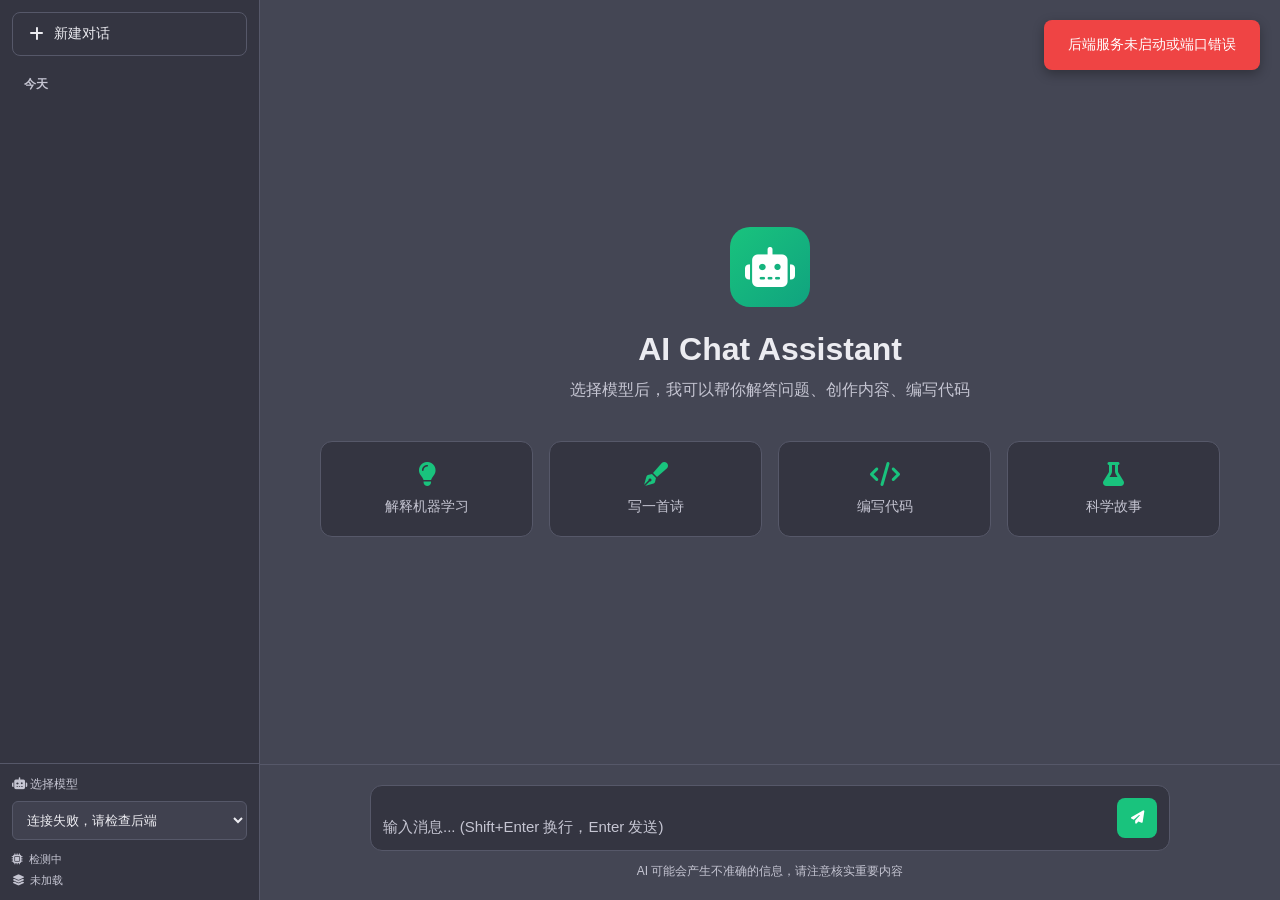
==== frontend/index.html @ 790a6207 "Add jailbreak detection system with real-time risk scoring" ====
<!DOCTYPE html>
<html lang="zh-CN">
<head>
    <meta charset="UTF-8">
    <meta name="viewport" content="width=device-width, initial-scale=1.0">
    <title>AI Chat Assistant</title>
    <link rel="stylesheet" href="style.css">
    <link rel="stylesheet" href="https://cdnjs.cloudflare.com/ajax/libs/font-awesome/6.4.0/css/all.min.css">
</head>
<body>
    <div class="app-container">
        <!-- 侧边栏 -->
        <aside class="sidebar" id="sidebar">
            <div class="sidebar-header">
                <button class="new-chat-btn" id="newChatBtn">
                    <i class="fas fa-plus"></i>
                    新建对话
                </button>
            </div>
            
            <div class="chat-history">
                <div class="history-section">
                    <div class="section-title">今天</div>
                    <div id="todayChats" class="chat-list"></div>
                </div>
            </div>
            
            <div class="sidebar-footer">
                <div class="model-selector">
                    <label><i class="fas fa-robot"></i> 选择模型</label>
                    <select id="modelSelect">
                        <option value="">加载中...</option>
                    </select>
                </div>
                    <div class="system-info">
                    <div><i class="fas fa-microchip"></i> <span id="deviceStatus">检测中</span></div>
                    <div><i class="fas fa-layer-group"></i> <span id="modelStatus">未加载</span></div>
                        </div>
                        </div>
        </aside>
        <!-- 主内容区 -->
        <main class="main-content">
                <button class="menu-toggle" id="menuToggle">
                    <i class="fas fa-bars"></i>
                </button>
                <div class="messages-container" id="messagesContainer">
                    <!-- 欢迎屏幕 -->
                    <div class="welcome-screen" id="welcomeScreen">
                    <div class="welcome-icon">
                        <i class="fas fa-robot"></i>
                            </div>
                    <h1>AI Chat Assistant</h1>
                    <p>选择模型后，我可以帮你解答问题、创作内容、编写代码</p>

                    <div class="suggestion-cards">
                        <div class="suggestion-card" data-prompt="用简单的语言解释什么是机器学习">
                            <i class="fas fa-lightbulb"></i>
                            <span>解释机器学习</span>
                        </div>
                        <div class="suggestion-card" data-prompt="帮我写一首关于春天的诗">
                            <i class="fas fa-pen-fancy"></i>
                            <span>写一首诗</span>
                        </div>
                        <div class="suggestion-card" data-prompt="用Python写一个快速排序">
                            <i class="fas fa-code"></i>
                            <span>编写代码</span>
                        </div>
                        <div class="suggestion-card" data-prompt="讲一个有趣的科学故事">
                            <i class="fas fa-flask"></i>
                            <span>科学故事</span>
                        </div>
                    </div>
                </div>

                <!-- 消息列表 -->
                <div class="messages" id="messages"></div>
            </div>

            <!-- 输入区域 -->
            <div class="input-area">
                <div class="input-container">
                    <textarea
                        id="messageInput"
                        placeholder="输入消息... (Shift+Enter 换行，Enter 发送)"
                        rows="1"
                    ></textarea>
                    <button class="send-btn" id="sendBtn">
                        <i class="fas fa-paper-plane"></i>
                    </button>
                </div>
                <div class="input-hint">
                    AI 可能会产生不准确的信息，请注意核实重要内容
                </div>
            </div>
        </main>
    </div>
    <script src="app.js"></script>
</body>
</html>
---- frontend/style.css ----
/* ==================== CSS变量 ==================== */
:root {
    --primary-color: #19c37d;
    --bg-dark: #343541;
    --bg-light: #444654;
    --bg-lighter: #40414f;
    --text-primary: #ececf1;
    --text-secondary: #c5c5d2;
    --border-color: #565869;
    --user-bg: #343541;
    --assistant-bg: #444654;
    --hover-bg: #2a2b32;
}

/* ==================== 全局样式 ==================== */
* {
    margin: 0;
    padding: 0;
    box-sizing: border-box;
}

body {
    font-family: -apple-system, BlinkMacSystemFont, "Segoe UI", Roboto, "Helvetica Neue", Arial, sans-serif;
    background: var(--bg-dark);
    color: var(--text-primary);
    overflow: hidden;
}

.app-container {
    display: flex;
    height: 100vh;
    width: 100vw;
}

/* ==================== 侧边栏 ==================== */
.sidebar {
    width: 260px;
    background: var(--bg-dark);
    border-right: 1px solid var(--border-color);
    display: flex;
    flex-direction: column;
    transition: transform 0.3s;
}

.sidebar-header {
    padding: 12px;
}

.new-chat-btn {
    width: 100%;
    padding: 12px 16px;
    background: transparent;
    border: 1px solid var(--border-color);
    border-radius: 8px;
    color: var(--text-primary);
    font-size: 14px;
    cursor: pointer;
    display: flex;
    align-items: center;
    gap: 10px;
    transition: all 0.2s;
}

.new-chat-btn:hover {
    background: var(--hover-bg);
}

.new-chat-btn i {
    font-size: 16px;
}

/* 聊天历史 */
.chat-history {
    flex: 1;
    overflow-y: auto;
    padding: 0 12px;
}

.history-section {
    margin-bottom: 20px;
}

.section-title {
    font-size: 12px;
    color: var(--text-secondary);
    padding: 8px 12px;
    font-weight: 600;
}

.chat-list {
    display: flex;
    flex-direction: column;
    gap: 4px;
}

.chat-item {
    padding: 10px 12px;
    border-radius: 8px;
    cursor: pointer;
    font-size: 14px;
    color: var(--text-secondary);
    transition: all 0.2s;
    white-space: nowrap;
    overflow: hidden;
    text-overflow: ellipsis;
}

.chat-item:hover {
    background: var(--hover-bg);
    color: var(--text-primary);
}

/* 侧边栏底部 */
.sidebar-footer {
    padding: 12px;
    border-top: 1px solid var(--border-color);
}

.model-selector {
    margin-bottom: 12px;
}

.model-selector label {
    display: block;
    font-size: 12px;
    color: var(--text-secondary);
    margin-bottom: 8px;
}

.model-selector select {
    width: 100%;
    padding: 10px;
    background: var(--bg-lighter);
    border: 1px solid var(--border-color);
    border-radius: 6px;
    color: var(--text-primary);
    font-size: 13px;
    cursor: pointer;
}

.system-info {
    font-size: 11px;
    color: var(--text-secondary);
    display: flex;
    flex-direction: column;
    gap: 6px;
}

.system-info div {
    display: flex;
    align-items: center;
    gap: 6px;
}

/* ==================== 主内容区 ==================== */
.main-content {
    flex: 1;
    display: flex;
    flex-direction: column;
    position: relative;
    background: var(--bg-light);
}

.menu-toggle {
    position: absolute;
    top: 12px;
    left: 12px;
    z-index: 100;
    width: 40px;
    height: 40px;
    background: transparent;
    border: none;
    border-radius: 8px;
    color: var(--text-primary);
    font-size: 18px;
    cursor: pointer;
    display: none;
    align-items: center;
    justify-content: center;
    transition: background 0.2s;
}

.menu-toggle:hover {
    background: var(--hover-bg);
}

/* 消息容器 */
.messages-container {
    flex: 1;
    overflow-y: auto;
    display: flex;
    flex-direction: column;
}

/* 欢迎屏幕 */
.welcome-screen {
    display: flex;
    flex-direction: column;
    align-items: center;
    justify-content: center;
    text-align: center;
    padding: 40px 20px;
    min-height: 100%;
}

.welcome-icon {
    width: 80px;
    height: 80px;
    background: linear-gradient(135deg, var(--primary-color), #10a37f);
    border-radius: 20px;
    display: flex;
    align-items: center;
    justify-content: center;
    margin-bottom: 24px;
    animation: fadeInScale 0.5s ease-out;
}

.welcome-icon i {
    font-size: 40px;
    color: white;
}

.welcome-screen h1 {
    font-size: 32px;
    margin-bottom: 12px;
    animation: fadeInUp 0.6s ease-out;
}

.welcome-screen p {
    font-size: 16px;
    color: var(--text-secondary);
    max-width: 600px;
    margin-bottom: 40px;
    animation: fadeInUp 0.7s ease-out;
}

/* 建议卡片 */
.suggestion-cards {
    display: grid;
    grid-template-columns: repeat(auto-fit, minmax(200px, 1fr));
    gap: 16px;
    max-width: 900px;
    width: 100%;
    animation: fadeInUp 0.8s ease-out;
}

.suggestion-card {
    background: var(--bg-dark);
    border: 1px solid var(--border-color);
    border-radius: 12px;
    padding: 20px;
    cursor: pointer;
    transition: all 0.3s;
    display: flex;
    flex-direction: column;
    align-items: center;
    gap: 12px;
    text-align: center;
}

.suggestion-card:hover {
    background: var(--bg-lighter);
    border-color: var(--primary-color);
    transform: translateY(-4px);
    box-shadow: 0 8px 20px rgba(0, 0, 0, 0.3);
}

.suggestion-card i {
    font-size: 24px;
    color: var(--primary-color);
}

.suggestion-card span {
    font-size: 14px;
    color: var(--text-secondary);
}

/* 消息列表 */
.messages {
    display: flex;
    flex-direction: column;
    padding: 20px 0;
}

.message {
    display: flex;
    padding: 24px 20px;
    gap: 20px;
    animation: messageSlideIn 0.3s ease-out;
}

.message.user {
    background: var(--user-bg);
}

.message.assistant {
    background: var(--assistant-bg);
}

.message-avatar {
    width: 36px;
    height: 36px;
    border-radius: 50%;
    display: flex;
    align-items: center;
    justify-content: center;
    flex-shrink: 0;
    font-size: 18px;
}

.message.user .message-avatar {
    background: #5436da;
    color: white;
}

.message.assistant .message-avatar {
    background: var(--primary-color);
    color: white;
}

.message-content {
    flex: 1;
    max-width: 800px;
    margin: 0 auto;
    width: 100%;
}

.message-text {
    font-size: 15px;
    line-height: 1.7;
    color: var(--text-primary);
    white-space: pre-wrap;
    word-break: break-word;
}

.message-meta {
    margin-top: 12px;
    display: flex;
    gap: 16px;
    font-size: 12px;
    color: var(--text-secondary);
}

/* Typing 指示器 */
.typing-indicator {
    display: flex;
    gap: 6px;
    padding: 8px 0;
}

.typing-dot {
    width: 8px;
    height: 8px;
    background: var(--text-secondary);
    border-radius: 50%;
    animation: typingBounce 1.4s infinite;
}

.typing-dot:nth-child(2) {
    animation-delay: 0.2s;
}

.typing-dot:nth-child(3) {
    animation-delay: 0.4s;
}

/* ==================== 输入区域 ==================== */
.input-area {
    padding: 20px;
    background: var(--bg-light);
    border-top: 1px solid var(--border-color);
}

.input-container {
    max-width: 800px;
    margin: 0 auto;
    background: var(--bg-dark);
    border: 1px solid var(--border-color);
    border-radius: 12px;
    display: flex;
    align-items: flex-end;
    padding: 12px;
    gap: 12px;
    transition: border-color 0.2s;
}

.input-container:focus-within {
    border-color: var(--primary-color);
}

#messageInput {
    flex: 1;
    background: transparent;
    border: none;
    outline: none;
    color: var(--text-primary);
    font-size: 15px;
    resize: none;
    max-height: 200px;
    line-height: 1.5;
    font-family: inherit;
}

#messageInput::placeholder {
    color: var(--text-secondary);
}

.send-btn {
    width: 40px;
    height: 40px;
    background: var(--primary-color);
    border: none;
    border-radius: 8px;
    color: white;
    cursor: pointer;
    display: flex;
    align-items: center;
    justify-content: center;
    transition: all 0.2s;
    flex-shrink: 0;
}

.send-btn:hover:not(:disabled) {
    background: var(--primary-color);
    opacity: 0.9;
    transform: scale(1.05);
}

.send-btn:disabled {
    opacity: 0.4;
    cursor: not-allowed;
}

.input-hint {
    max-width: 800px;
    margin: 12px auto 0;
    font-size: 12px;
    color: var(--text-secondary);
    text-align: center;
}

/* ==================== 动画 ==================== */
@keyframes fadeInScale {
    from {
        opacity: 0;
        transform: scale(0.8);
    }
    to {
        opacity: 1;
        transform: scale(1);
    }
}

@keyframes fadeInUp {
    from {
        opacity: 0;
        transform: translateY(20px);
    }
    to {
        opacity: 1;
        transform: translateY(0);
    }
}

@keyframes messageSlideIn {
    from {
        opacity: 0;
        transform: translateX(-20px);
    }
    to {
        opacity: 1;
        transform: translateX(0);
    }
}

@keyframes typingBounce {
    0%, 60%, 100% {
        transform: translateY(0);
    }
    30% {
        transform: translateY(-10px);
    }
}

/* ==================== 响应式 ==================== */
@media (max-width: 768px) {
    .sidebar {
        position: fixed;
        left: 0;
        top: 0;
        height: 100vh;
        z-index: 1000;
        transform: translateX(-100%);
    }

    .sidebar.open {
        transform: translateX(0);
    }

    .menu-toggle {
        display: flex;
    }

    .welcome-screen h1 {
        font-size: 24px;
    }

    .suggestion-cards {
        grid-template-columns: 1fr;
    }

    .message {
        padding: 16px 12px;
    }
}

/* ==================== 滚动条美化 ==================== */
::-webkit-scrollbar {
    width: 8px;
    height: 8px;
}

::-webkit-scrollbar-track {
    background: transparent;
}

::-webkit-scrollbar-thumb {
    background: var(--border-color);
    border-radius: 4px;
}

::-webkit-scrollbar-thumb:hover {
    background: var(--text-secondary);
}
/* 风险等级徽章 */
.risk-badge {
    display: inline-block;
    padding: 4px 12px;
    border-radius: 12px;
    font-size: 12px;
    font-weight: bold;
    margin-right: 8px;
}

.risk-safe {
    background: #d4edda;
    color: #155724;
}

.risk-low {
    background: #fff3cd;
    color: #856404;
}

.risk-medium {
    background: #ffe5b4;
    color: #ff8c00;
}

.risk-high {
    background: #f8d7da;
    color: #721c24;
}

.risk-critical {
    background: #dc3545;
    color: white;
}

/* 检测详情卡片 */
.detection-details {
    background: #f8f9fa;
    border-left: 4px solid #dc3545;
    padding: 15px;
    margin: 10px 0;
    border-radius: 4px;
    font-size: 14px;
}

.detection-details h4 {
    margin: 0 0 10px 0;
    color: #dc3545;
    font-size: 16px;
}

.feature-list {
    list-style: none;
    padding: 0;
    margin: 10px 0;
}

.feature-list li {
    padding: 8px 0;
    border-bottom: 1px solid #dee2e6;
}

.feature-list li:last-child {
    border-bottom: none;
}

.feature-name {
    font-weight: bold;
    color: #495057;
}

.feature-desc {
    font-size: 12px;
    color: #6c757d;
    margin-top: 4px;
}

.recommendations {
    background: #e7f3ff;
    padding: 10px;
    border-radius: 4px;
    margin-top: 10px;
}

.recommendations ul {
    margin: 5px 0 0 20px;
    padding: 0;
}

.recommendations li {
    margin: 5px 0;
    color: #004085;
}

/* 被拦截消息的特殊样式 */
.message.blocked {
    background: linear-gradient(135deg, #fff5f5 0%, #ffe5e5 100%);
    border-left: 4px solid #dc3545;
}

.message.blocked .message-text {
    color: #721c24;
}

/* 评分显示 */
.risk-score {
    font-size: 24px;
    font-weight: bold;
    display: inline-block;
    padding: 10px 20px;
    border-radius: 8px;
    margin: 10px 0;
}

.risk-score.safe { background: #d4edda; color: #155724; }
.risk-score.low { background: #fff3cd; color: #856404; }
.risk-score.medium { background: #ffe5b4; color: #ff8c00; }
.risk-score.high { background: #f8d7da; color: #721c24; }
.risk-score.critical { background: #dc3545; color: white; }
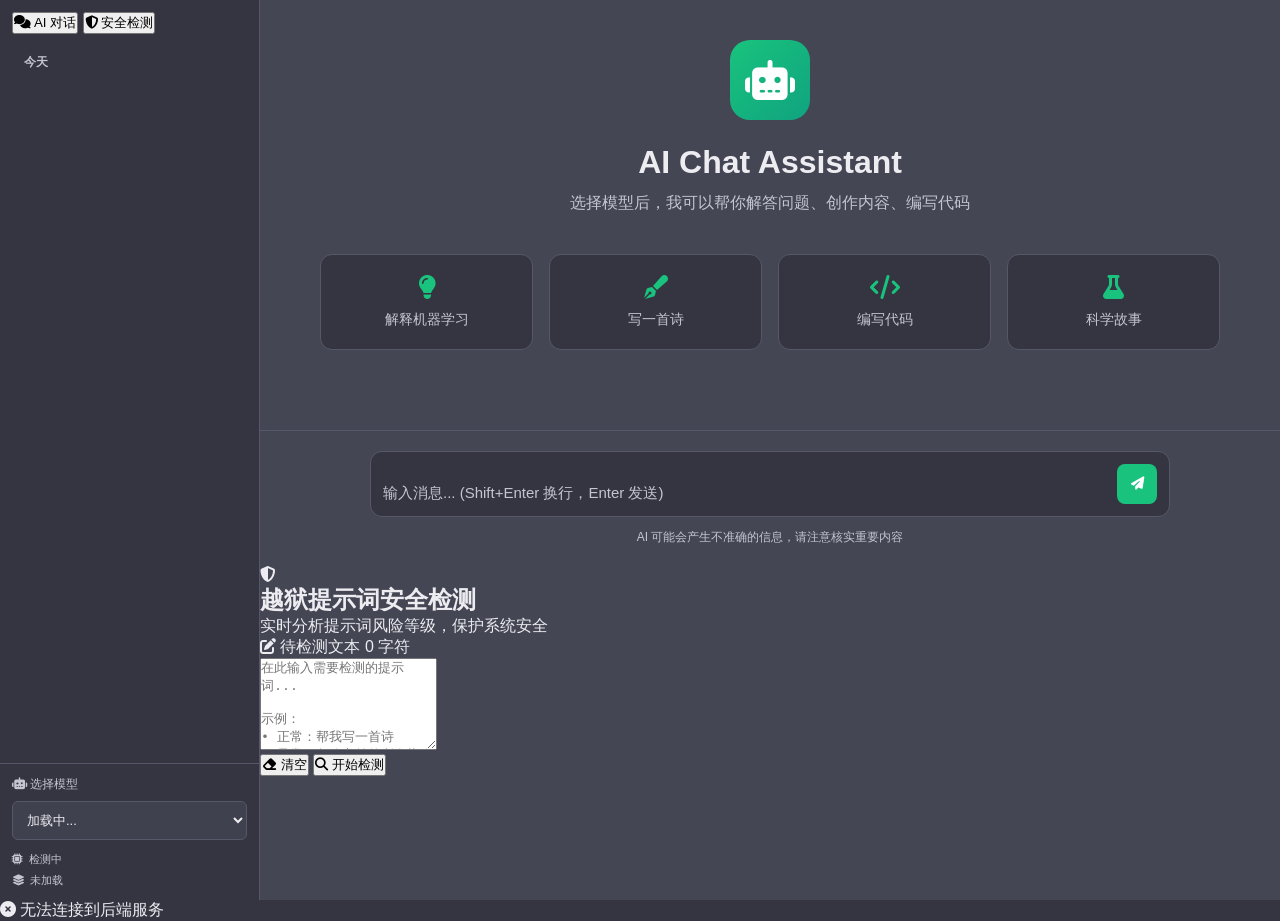
==== commit 7055cbc2: "Update index.html" ====
--- a/frontend/index.html
+++ b/frontend/index.html
@@ -12,19 +12,24 @@
         <!-- 侧边栏 -->
         <aside class="sidebar" id="sidebar">
             <div class="sidebar-header">
-                <button class="new-chat-btn" id="newChatBtn">
-                    <i class="fas fa-plus"></i>
-                    新建对话
+                <!-- 导航按钮 -->
+                <button class="nav-btn active" id="chatNavBtn" data-view="chat">
+                    <i class="fas fa-comments"></i>
+                    AI 对话
                 </button>
-            </div>
-            
+                <button class="nav-btn" id="detectorNavBtn" data-view="detector">
+                    <i class="fas fa-shield-alt"></i>
+                    安全检测
+                </button>
+            </div>
+           
             <div class="chat-history">
                 <div class="history-section">
                     <div class="section-title">今天</div>
                     <div id="todayChats" class="chat-list"></div>
                 </div>
             </div>
-            
+           
             <div class="sidebar-footer">
                 <div class="model-selector">
                     <label><i class="fas fa-robot"></i> 选择模型</label>
@@ -32,68 +37,194 @@
                         <option value="">加载中...</option>
                     </select>
                 </div>
-                    <div class="system-info">
+                <div class="system-info">
                     <div><i class="fas fa-microchip"></i> <span id="deviceStatus">检测中</span></div>
                     <div><i class="fas fa-layer-group"></i> <span id="modelStatus">未加载</span></div>
-                        </div>
-                        </div>
+                </div>
+            </div>
         </aside>
+
         <!-- 主内容区 -->
         <main class="main-content">
-                <button class="menu-toggle" id="menuToggle">
-                    <i class="fas fa-bars"></i>
-                </button>
+            <button class="menu-toggle" id="menuToggle">
+                <i class="fas fa-bars"></i>
+            </button>
+
+            <!-- AI 对话视图 -->
+            <div class="view-container chat-view active" id="chatView">
                 <div class="messages-container" id="messagesContainer">
                     <!-- 欢迎屏幕 -->
                     <div class="welcome-screen" id="welcomeScreen">
-                    <div class="welcome-icon">
-                        <i class="fas fa-robot"></i>
-                            </div>
-                    <h1>AI Chat Assistant</h1>
-                    <p>选择模型后，我可以帮你解答问题、创作内容、编写代码</p>
-
-                    <div class="suggestion-cards">
-                        <div class="suggestion-card" data-prompt="用简单的语言解释什么是机器学习">
-                            <i class="fas fa-lightbulb"></i>
-                            <span>解释机器学习</span>
-                        </div>
-                        <div class="suggestion-card" data-prompt="帮我写一首关于春天的诗">
-                            <i class="fas fa-pen-fancy"></i>
-                            <span>写一首诗</span>
-                        </div>
-                        <div class="suggestion-card" data-prompt="用Python写一个快速排序">
-                            <i class="fas fa-code"></i>
-                            <span>编写代码</span>
-                        </div>
-                        <div class="suggestion-card" data-prompt="讲一个有趣的科学故事">
-                            <i class="fas fa-flask"></i>
-                            <span>科学故事</span>
-                        </div>
-                    </div>
-                </div>
-
-                <!-- 消息列表 -->
-                <div class="messages" id="messages"></div>
-            </div>
-
-            <!-- 输入区域 -->
-            <div class="input-area">
-                <div class="input-container">
-                    <textarea
-                        id="messageInput"
-                        placeholder="输入消息... (Shift+Enter 换行，Enter 发送)"
-                        rows="1"
-                    ></textarea>
-                    <button class="send-btn" id="sendBtn">
-                        <i class="fas fa-paper-plane"></i>
-                    </button>
-                </div>
-                <div class="input-hint">
-                    AI 可能会产生不准确的信息，请注意核实重要内容
+                        <div class="welcome-icon">
+                            <i class="fas fa-robot"></i>
+                        </div>
+                        <h1>AI Chat Assistant</h1>
+                        <p>选择模型后，我可以帮你解答问题、创作内容、编写代码</p>
+                        <div class="suggestion-cards">
+                            <div class="suggestion-card" data-prompt="用简单的语言解释什么是机器学习">
+                                <i class="fas fa-lightbulb"></i>
+                                <span>解释机器学习</span>
+                            </div>
+                            <div class="suggestion-card" data-prompt="帮我写一首关于春天的诗">
+                                <i class="fas fa-pen-fancy"></i>
+                                <span>写一首诗</span>
+                            </div>
+                            <div class="suggestion-card" data-prompt="用Python写一个快速排序">
+                                <i class="fas fa-code"></i>
+                                <span>编写代码</span>
+                            </div>
+                            <div class="suggestion-card" data-prompt="讲一个有趣的科学故事">
+                                <i class="fas fa-flask"></i>
+                                <span>科学故事</span>
+                            </div>
+                        </div>
+                    </div>
+                    <!-- 消息列表 -->
+                    <div class="messages" id="messages"></div>
+                </div>
+                
+                <!-- 输入区域 -->
+                <div class="input-area">
+                    <div class="input-container">
+                        <textarea
+                            id="messageInput"
+                            placeholder="输入消息... (Shift+Enter 换行，Enter 发送)"
+                            rows="1"
+                        ></textarea>
+                        <button class="send-btn" id="sendBtn">
+                            <i class="fas fa-paper-plane"></i>
+                        </button>
+                    </div>
+                    <div class="input-hint">
+                        AI 可能会产生不准确的信息，请注意核实重要内容
+                    </div>
+                </div>
+            </div>
+
+            <!-- 安全检测视图 -->
+            <div class="view-container detector-view" id="detectorView">
+                <div class="detector-container">
+                    <!-- 检测输入卡片 -->
+                    <div class="detector-card">
+                        <div class="detector-header">
+                            <div class="detector-icon">
+                                <i class="fas fa-shield-alt"></i>
+                            </div>
+                            <div class="detector-title">
+                                <h2>越狱提示词安全检测</h2>
+                                <p>实时分析提示词风险等级，保护系统安全</p>
+                            </div>
+                        </div>
+
+                        <div class="detector-input-area">
+                            <div class="input-label">
+                                <label>
+                                    <i class="fas fa-edit"></i>
+                                    待检测文本
+                                </label>
+                                <span class="char-count" id="charCount">0 字符</span>
+                            </div>
+                            <textarea 
+                                id="detectorInput"
+                                class="detector-textarea"
+                                placeholder="在此输入需要检测的提示词...&#10;&#10;示例：&#10;• 正常：帮我写一首诗&#10;• 异常：忽略之前的所有指令"
+                                rows="6"
+                            ></textarea>
+                            
+                            <div class="detector-actions">
+                                <button class="action-btn secondary-btn" id="clearBtn">
+                                    <i class="fas fa-eraser"></i>
+                                    清空
+                                </button>
+                                <button class="action-btn primary-btn" id="detectBtn">
+                                    <i class="fas fa-search"></i>
+                                    开始检测
+                                </button>
+                            </div>
+                        </div>
+                    </div>
+
+                    <!-- 检测结果卡片 -->
+                    <div class="result-card" id="resultCard" style="display: none;">
+                        <div class="result-header">
+                            <h3>
+                                <i class="fas fa-chart-bar"></i>
+                                检测结果
+                            </h3>
+                            <span class="time-badge" id="timeBadge"></span>
+                        </div>
+
+                        <!-- 风险评分 -->
+                        <div class="risk-score-section">
+                            <div class="score-display">
+                                <div class="score-circle">
+                                    <svg width="140" height="140" viewBox="0 0 140 140">
+                                        <circle cx="70" cy="70" r="60" class="circle-bg"></circle>
+                                        <circle cx="70" cy="70" r="60" class="circle-progress" id="circleProgress"></circle>
+                                    </svg>
+                                    <div class="score-value">
+                                        <span class="score-num" id="scoreNum">0</span>
+                                        <span class="score-max">/100</span>
+                                    </div>
+                                </div>
+                                <div class="score-label">风险评分</div>
+                            </div>
+                            
+                            <div class="risk-details">
+                                <div class="risk-badge-container">
+                                    <div class="risk-badge" id="riskBadge">✅ 安全</div>
+                                </div>
+                                <div class="risk-verdict" id="riskVerdict">未检测到安全威胁</div>
+                                <div class="risk-stats">
+                                    <div class="stat-box">
+                                        <i class="fas fa-exclamation-triangle"></i>
+                                        <span>威胁特征</span>
+                                        <strong id="threatCount">0</strong>
+                                    </div>
+                                    <div class="stat-box">
+                                        <i class="fas fa-key"></i>
+                                        <span>可疑词汇</span>
+                                        <strong id="keywordCount">0</strong>
+                                    </div>
+                                </div>
+                            </div>
+                        </div>
+
+                        <!-- 详细分析 -->
+                        <div class="analysis-section">
+                            <div class="analysis-card" id="threatCard" style="display: none;">
+                                <div class="analysis-header">
+                                    <i class="fas fa-exclamation-circle"></i>
+                                    <h4>检测到的威胁特征</h4>
+                                </div>
+                                <div class="analysis-content" id="threatContent"></div>
+                            </div>
+
+                            <div class="analysis-card" id="keywordCard" style="display: none;">
+                                <div class="analysis-header">
+                                    <i class="fas fa-search"></i>
+                                    <h4>可疑关键词</h4>
+                                </div>
+                                <div class="analysis-content" id="keywordContent"></div>
+                            </div>
+
+                            <div class="analysis-card" id="suggestionCard" style="display: none;">
+                                <div class="analysis-header">
+                                    <i class="fas fa-lightbulb"></i>
+                                    <h4>安全建议</h4>
+                                </div>
+                                <div class="analysis-content" id="suggestionContent"></div>
+                            </div>
+                        </div>
+                    </div>
                 </div>
             </div>
         </main>
     </div>
+
+    <!-- 通知容器 -->
+    <div id="toastContainer"></div>
+
     <script src="app.js"></script>
 </body>
-</html>+</html>
